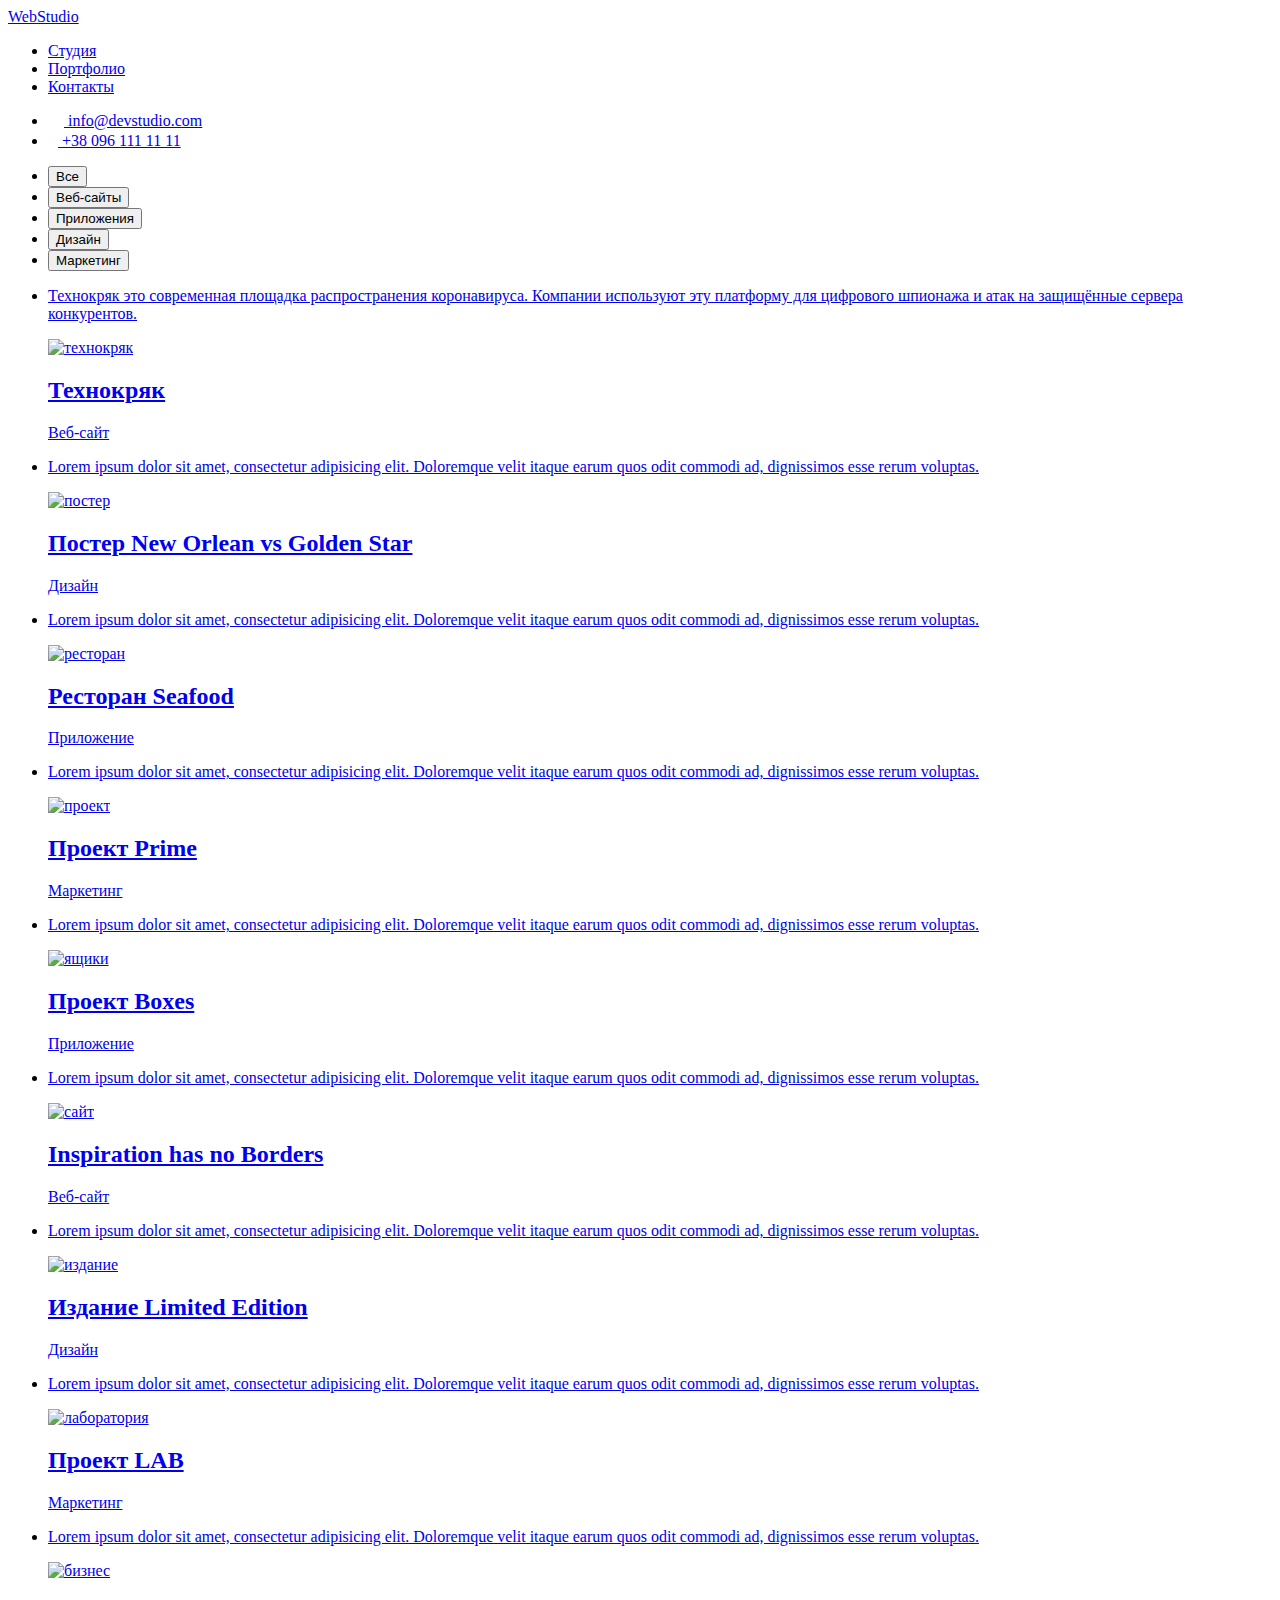
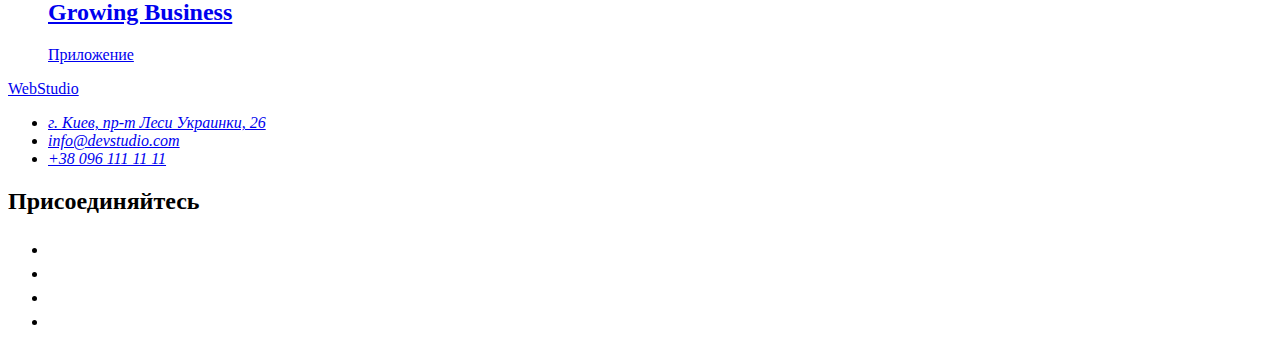
==== portfolio.html @ 702080b3 "Add files via upload" ====
<!DOCTYPE html>
<html lang="ru">
  <head>
    <meta charset="UTF-8" />
    <meta http-equiv="X-UA-Compatible" content="IE=edge" />
    <meta name="viewport" content="width=device-width, initial-scale=1.0" />
    <title>Студия</title>
    <link
      rel="stylesheet"
      href="https://cdnjs.cloudflare.com/ajax/libs/modern-normalize/1.1.0/modern-normalize.min.css"
      integrity="sha512-wpPYUAdjBVSE4KJnH1VR1HeZfpl1ub8YT/NKx4PuQ5NmX2tKuGu6U/JRp5y+Y8XG2tV+wKQpNHVUX03MfMFn9Q=="
      crossorigin="anonymous"
      referrerpolicy="no-referrer" />
    <link
      href="https://fonts.googleapis.com/css2?family=Raleway:wght@700&family=Roboto:wght@400;500;700;900&display=swap"
      rel="stylesheet" />
    <link rel="stylesheet" href="./css/styles.css" />
  </head>
  <body>
    <!--Шапка проекта-->
    <header class="header">
      <div class="container header-container">
        <nav class="header-nav">
          <a class="link logo-link" href="#" lang="en">
            <span class="accent-color">Web</span>Studio</a>
          <ul class="list header-list">
            <li class="header-item">
              <a class="link header-link" href="index.html">Студия</a>
            </li>
            <li class="header-item">
              <a class="link header-link current-link" href="portfolio.html">Портфолио</a>
            </li>
            <li class="header-item">
              <a class="link header-link" href="#">Контакты</a>
            </li>
          </ul>
        </nav>
        <ul class="list cntc-list">
          <li class="cntc-list-item">
            <a class="link cntc-link mail-link" href="mailto:info@devstudio.com">
              <svg class="cntc-icon1" width="16" height="12">
                <use href="./images/sprite.svg#icon-envelope"></use>
              </svg>
              info@devstudio.com</a>
          </li>
          <li class="cntc-list-item">
            <a class="link cntc-link" href="tel:+380961111111">
              <svg class="cntc-icon2" width="10" height="16">
                <use href="./images/sprite.svg#icon-smartphone"></use>
              </svg>
                +38 096 111 11 11</a>
          </li>
        </ul>
      </div>
    </header>
    <main>
      <!-- Список портфолио-->
      <section class="section">
        <!-- Список кнопок-->
        <h1 hidden>Портфолио</h1>
        <div class="container">
          <ul class="list btns-list">
            <li>
              <button type="button" class="all-btn">Все</button>
            </li>
            <li>
              <button type="button" class="ws-btn">
                Веб-сайты
              </button>
            </li>
            <li>
              <button type="button" class="app-btn">
                Приложения
              </button>
            </li>
            <li>
              <button type="button" class="design-btn">
                Дизайн
              </button>
            </li>
            <li>
              <button type="button" class="marketing-btn">
                Маркетинг
              </button>
            </li>
          </ul>
          <!--Список услуг-->
          <ul class="list service-list">
            <li class="service-list-item">
              <a class="link service-link" href="#">
                <div class="service-wrap">
                  <p class="text">Технокряк это современная площадка распространения коронавируса. Компании используют эту платформу для цифрового шпионажа и атак на защищённые сервера конкурентов.</p>
                  <img src="./images/tecno.jpg" alt="технокряк" />
                </div>
                <div class="service-info">
                  <h2 class="service-title">Технокряк</h2>
                  <p class="service-text">Веб-сайт</p>
                </div>
              </a>
            </li>
            <li class="service-list-item">
                <a class="link service-link" href="#">
                  <div class="service-wrap">
                    <p class="text">Lorem ipsum dolor sit amet, consectetur adipisicing elit. Doloremque velit itaque earum quos odit commodi ad, dignissimos esse rerum voluptas. </p>
                    <img src="./images/basketball.jpg" alt="постер" />
                  </div>
                  <div class="service-info">
                    <h2 class="service-title">
                    Постер New Orlean vs Golden Star
                    </h2>
                    <p class="service-text">Дизайн</p>
                  </div>
                </a>
            </li>
            <li class="service-list-item">
              <a class="link service-link" href="#">
                <div class="service-wrap">
                  <p class="text">Lorem ipsum dolor sit amet, consectetur adipisicing elit. Doloremque velit itaque earum quos odit commodi ad, dignissimos esse rerum voluptas.</p>
                  <img src="./images/seafood.jpg" alt="ресторан" />
                </div>
                <div class="service-info">
                  <h2 class="service-title">Ресторан Seafood</h2>
                  <p class="service-text">Приложение</p>
                </div>
              </a>
            </li>
            <li class="service-list-item">
              <a class="link service-link" href="#">
                <div class="service-wrap">
                  <p class="text">Lorem ipsum dolor sit amet, consectetur adipisicing elit. Doloremque velit itaque earum quos odit commodi ad, dignissimos esse rerum voluptas.</p>
                  <img src="./images/prime.jpg" alt="проект" />
                </div>
                <div class="service-info">
                  <h2 class="service-title">Проект Prime</h2>
                  <p class="service-text">Маркетинг</p>
                </div>
              </a>
            </li>
            <li class="service-list-item">
              <a class="link service-link" href="#">
                <div class="service-wrap">
                  <p class="text">Lorem ipsum dolor sit amet, consectetur adipisicing elit. Doloremque velit itaque earum quos odit commodi ad, dignissimos esse rerum voluptas.</p>
                  <img src="./images/boxes.jpg" alt="ящики" />
                </div>
                <div class="service-info">
                  <h2 class="service-title">Проект Boxes</h2>
                  <p class="service-text">Приложение</p>
                </div>
              </a>
            </li>
            <li class="service-list-item">
              <a class="link service-link" href="#">
                <div class="service-wrap">
                  <p class="text">Lorem ipsum dolor sit amet, consectetur adipisicing elit. Doloremque velit itaque earum quos odit commodi ad, dignissimos esse rerum voluptas.</p>
                  <img src="./images/no-borders.jpg" alt="сайт" />
                </div>
                <div class="service-info">
                  <h2 class="service-title">Inspiration has no Borders</h2>
                  <p class="service-text">Веб-сайт</p>
                </div>
              </a>
            </li>
            <li class="service-list-item">
              <a class="link service-link" href="#">
                <div class="service-wrap">
                  <p class="text">Lorem ipsum dolor sit amet, consectetur adipisicing elit. Doloremque velit itaque earum quos odit commodi ad, dignissimos esse rerum voluptas.</p>
                  <img src="./images/limited-ed.jpg" alt="издание" />
                </div>
                <div class="service-info">
                  <h2 class="service-title">Издание Limited Edition</h2>
                  <p class="service-text">Дизайн</p>
                </div>
              </a>
            </li>
            <li class="service-list-item">
              <a class="link service-link" href="#">
                <div class="service-wrap">
                  <p class="text">Lorem ipsum dolor sit amet, consectetur adipisicing elit. Doloremque velit itaque earum quos odit commodi ad, dignissimos esse rerum voluptas.</p>
                  <img src="./images/lab.jpg" alt="лаборатория" />
                </div>
                <div class="service-info">
                  <h2 class="service-title">Проект LAB</h2>
                  <p class="service-text">Маркетинг</p>
                </div>
              </a>
            </li>
            <li class="service-list-item">
              <a class="link service-link" href="#">
                <div class="service-wrap">
                  <p class="text">Lorem ipsum dolor sit amet, consectetur adipisicing elit. Doloremque velit itaque earum quos odit commodi ad, dignissimos esse rerum voluptas.</p>
                  <img src="./images/bussines.jpg" alt="бизнес" />
                </div>
                <div class="service-info">
                  <h2 class="service-title">Growing Business</h2>
                  <p class="service-text">Приложение</p>
                </div>
              </a>
            </li>
          </ul>
        </div>
      </section>
    </main>
  <!--Подвал-->
  <footer class="footer">
      <div class="container">
        <div class="address-links">
          <a class="link footer-logo-link" href="#" lang="en">
            <span class="accent-color">Web</span>Studio</a>
          <address class="address">
            <ul class="list address-list">
              <li class="address-list-item">
                <a
                  class="link address-link"
                  href="https://www.google.com/maps/place/%D0%B1%D1%83%D0%BB%D1%8C%D0%B2%D0%B0%D1%80+%D0%9B%D0%B5%D1%81%D1%96+%D0%A3%D0%BA%D1%80%D0%B0%D1%97%D0%BD%D0%BA%D0%B8,+26,+%D0%9A%D0%B8%D1%97%D0%B2,+02000/@50.4265807,30.5361971,17z/data=!3m1!4b1!4m5!3m4!1s0x40d4cf0e033ecbe9:0x57a4dffefec77da0!8m2!3d50.4265807!4d30.5383858"
                  target="_blank"
                  rel="noopener noreferrer"
                  >г. Киев, пр-т Леси Украинки, 26</a>
              </li>
              <li class="address-list-item">
                <a class="link" href="mailto:info@devstudio.com"
                  >info@devstudio.com</a>
              </li>
              <li class="address-list-item">
                <a class="link" href="tel:+380961111111"
                  >+38 096 111 11 11</a>
              </li>
            </ul>
          </address>
        </div>
        <div class="sn-links">
          <h2 class="sn-list-title">Присоединяйтесь</h2>
          <ul class="list sn-list">
            <li class="sn-item">
              <a
              href="https://www.instagram.com"
              target="_blank"
              rel="noopener noreferrer"
              class="sn-link">
                <svg class="sn-icon" width="20" height="20">
                  <use href="./images/sprite.svg#icon-instagram"></use>
                </svg>
              </a>
            </li>
            <li class="sn-item">
              <a
              href="https://twitter.com"
              target="_blank"
              rel="noopener noreferrer"
              class="sn-link">
                <svg class="sn-icon" width="20" height="20">
                  <use href="./images/sprite.svg#icon-twitter"></use>
                </svg>
              </a>
            </li>
            <li class="sn-item">
              <a
              href="https://uk-ua.facebook.com"
              target="_blank"
              rel="noopener noreferrer"
              class="sn-link">
                <svg class="sn-icon" width="20" height="20">
                  <use href="./images/sprite.svg#icon-facebook"></use>
                </svg>
              </a>
            </li>
            <li class="sn-item">
              <a
              href="https://www.linkedin.com"
              target="_blank"
              rel="noopener noreferrer"
              class="sn-link">
                <svg class="sn-icon" width="20" height="20">
                  <use href="./images/sprite.svg#icon-linkedin"></use>
                </svg>
              </a>
            </li>
          </ul>
        </div>
      </div>
    </footer>
  </body>
</html>
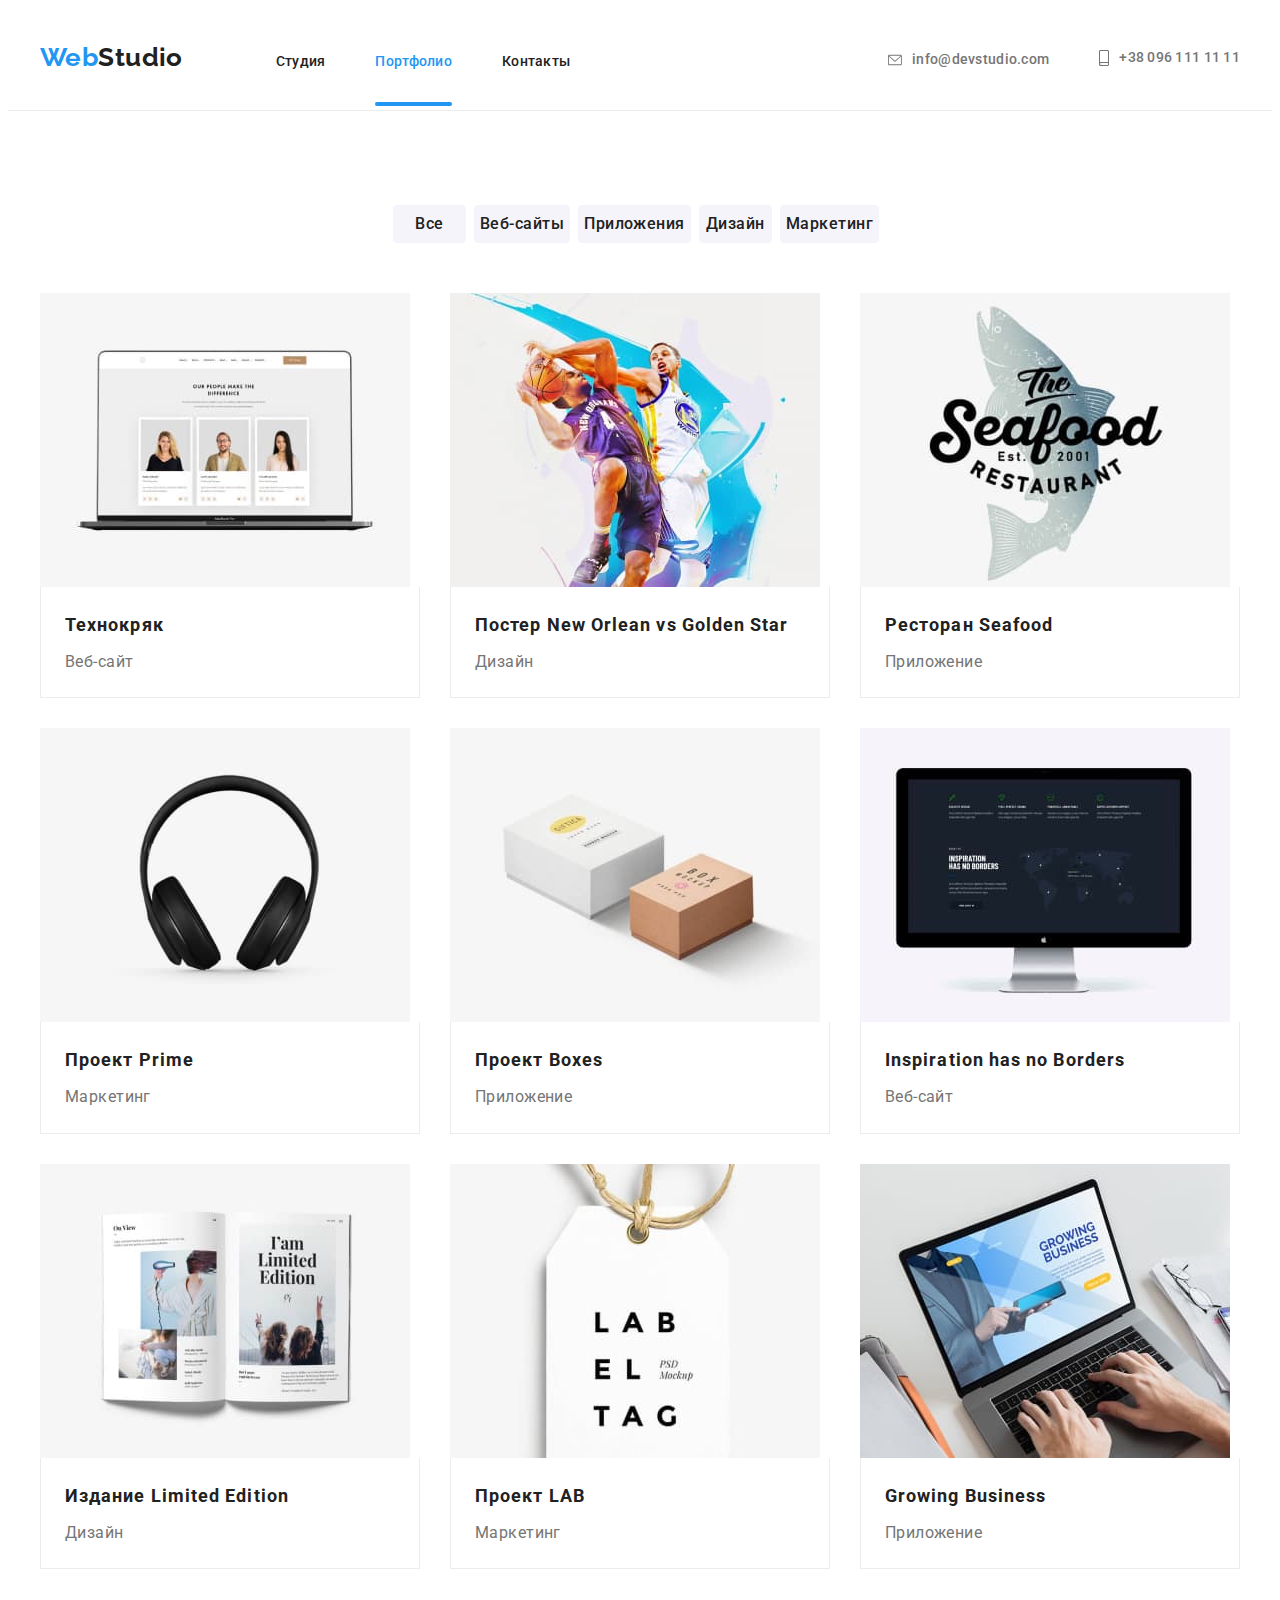
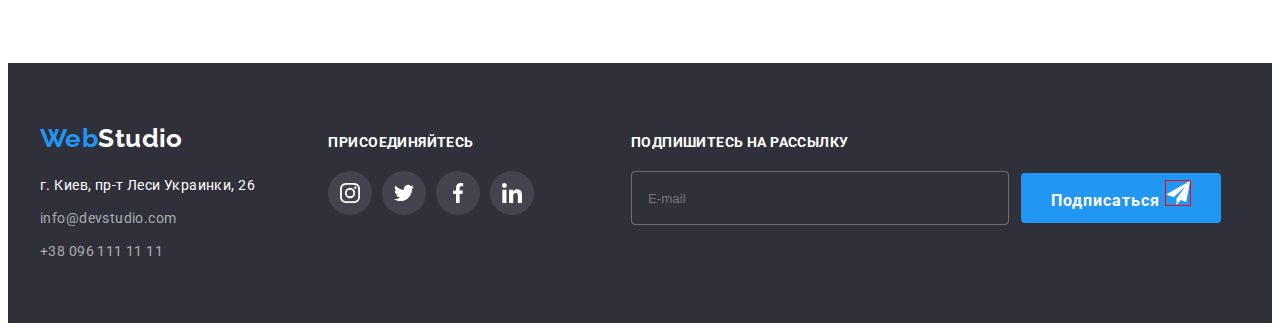
==== commit b4103ceb: "Update portfolio.html" ====
--- a/portfolio.html
+++ b/portfolio.html
@@ -10,10 +10,12 @@
       href="https://cdnjs.cloudflare.com/ajax/libs/modern-normalize/1.1.0/modern-normalize.min.css"
       integrity="sha512-wpPYUAdjBVSE4KJnH1VR1HeZfpl1ub8YT/NKx4PuQ5NmX2tKuGu6U/JRp5y+Y8XG2tV+wKQpNHVUX03MfMFn9Q=="
       crossorigin="anonymous"
-      referrerpolicy="no-referrer" />
+      referrerpolicy="no-referrer"
+    />
     <link
       href="https://fonts.googleapis.com/css2?family=Raleway:wght@700&family=Roboto:wght@400;500;700;900&display=swap"
-      rel="stylesheet" />
+      rel="stylesheet"
+    />
     <link rel="stylesheet" href="./css/styles.css" />
   </head>
   <body>
@@ -22,13 +24,16 @@
       <div class="container header-container">
         <nav class="header-nav">
           <a class="link logo-link" href="#" lang="en">
-            <span class="accent-color">Web</span>Studio</a>
+            <span class="accent-color">Web</span>Studio</a
+          >
           <ul class="list header-list">
             <li class="header-item">
               <a class="link header-link" href="index.html">Студия</a>
             </li>
             <li class="header-item">
-              <a class="link header-link current-link" href="portfolio.html">Портфолио</a>
+              <a class="link header-link current-link" href="portfolio.html"
+                >Портфолио</a
+              >
             </li>
             <li class="header-item">
               <a class="link header-link" href="#">Контакты</a>
@@ -37,18 +42,23 @@
         </nav>
         <ul class="list cntc-list">
           <li class="cntc-list-item">
-            <a class="link cntc-link mail-link" href="mailto:info@devstudio.com">
+            <a
+              class="link cntc-link mail-link"
+              href="mailto:info@devstudio.com"
+            >
               <svg class="cntc-icon1" width="16" height="12">
                 <use href="./images/sprite.svg#icon-envelope"></use>
               </svg>
-              info@devstudio.com</a>
+              info@devstudio.com</a
+            >
           </li>
           <li class="cntc-list-item">
             <a class="link cntc-link" href="tel:+380961111111">
               <svg class="cntc-icon2" width="10" height="16">
                 <use href="./images/sprite.svg#icon-smartphone"></use>
               </svg>
-                +38 096 111 11 11</a>
+              +38 096 111 11 11</a
+            >
           </li>
         </ul>
       </div>
@@ -64,24 +74,16 @@
               <button type="button" class="all-btn">Все</button>
             </li>
             <li>
-              <button type="button" class="ws-btn">
-                Веб-сайты
-              </button>
-            </li>
-            <li>
-              <button type="button" class="app-btn">
-                Приложения
-              </button>
-            </li>
-            <li>
-              <button type="button" class="design-btn">
-                Дизайн
-              </button>
-            </li>
-            <li>
-              <button type="button" class="marketing-btn">
-                Маркетинг
-              </button>
+              <button type="button" class="ws-btn">Веб-сайты</button>
+            </li>
+            <li>
+              <button type="button" class="app-btn">Приложения</button>
+            </li>
+            <li>
+              <button type="button" class="design-btn">Дизайн</button>
+            </li>
+            <li>
+              <button type="button" class="marketing-btn">Маркетинг</button>
             </li>
           </ul>
           <!--Список услуг-->
@@ -89,7 +91,11 @@
             <li class="service-list-item">
               <a class="link service-link" href="#">
                 <div class="service-wrap">
-                  <p class="text">Технокряк это современная площадка распространения коронавируса. Компании используют эту платформу для цифрового шпионажа и атак на защищённые сервера конкурентов.</p>
+                  <p class="text">
+                    Технокряк это современная площадка распространения
+                    коронавируса. Компании используют эту платформу для
+                    цифрового шпионажа и атак на защищённые сервера конкурентов.
+                  </p>
                   <img src="./images/tecno.jpg" alt="технокряк" />
                 </div>
                 <div class="service-info">
@@ -99,23 +105,31 @@
               </a>
             </li>
             <li class="service-list-item">
-                <a class="link service-link" href="#">
-                  <div class="service-wrap">
-                    <p class="text">Lorem ipsum dolor sit amet, consectetur adipisicing elit. Doloremque velit itaque earum quos odit commodi ad, dignissimos esse rerum voluptas. </p>
-                    <img src="./images/basketball.jpg" alt="постер" />
-                  </div>
-                  <div class="service-info">
-                    <h2 class="service-title">
+              <a class="link service-link" href="#">
+                <div class="service-wrap">
+                  <p class="text">
+                    Lorem ipsum dolor sit amet, consectetur adipisicing elit.
+                    Doloremque velit itaque earum quos odit commodi ad,
+                    dignissimos esse rerum voluptas.
+                  </p>
+                  <img src="./images/basketball.jpg" alt="постер" />
+                </div>
+                <div class="service-info">
+                  <h2 class="service-title">
                     Постер New Orlean vs Golden Star
-                    </h2>
-                    <p class="service-text">Дизайн</p>
-                  </div>
-                </a>
-            </li>
-            <li class="service-list-item">
-              <a class="link service-link" href="#">
-                <div class="service-wrap">
-                  <p class="text">Lorem ipsum dolor sit amet, consectetur adipisicing elit. Doloremque velit itaque earum quos odit commodi ad, dignissimos esse rerum voluptas.</p>
+                  </h2>
+                  <p class="service-text">Дизайн</p>
+                </div>
+              </a>
+            </li>
+            <li class="service-list-item">
+              <a class="link service-link" href="#">
+                <div class="service-wrap">
+                  <p class="text">
+                    Lorem ipsum dolor sit amet, consectetur adipisicing elit.
+                    Doloremque velit itaque earum quos odit commodi ad,
+                    dignissimos esse rerum voluptas.
+                  </p>
                   <img src="./images/seafood.jpg" alt="ресторан" />
                 </div>
                 <div class="service-info">
@@ -127,7 +141,11 @@
             <li class="service-list-item">
               <a class="link service-link" href="#">
                 <div class="service-wrap">
-                  <p class="text">Lorem ipsum dolor sit amet, consectetur adipisicing elit. Doloremque velit itaque earum quos odit commodi ad, dignissimos esse rerum voluptas.</p>
+                  <p class="text">
+                    Lorem ipsum dolor sit amet, consectetur adipisicing elit.
+                    Doloremque velit itaque earum quos odit commodi ad,
+                    dignissimos esse rerum voluptas.
+                  </p>
                   <img src="./images/prime.jpg" alt="проект" />
                 </div>
                 <div class="service-info">
@@ -139,7 +157,11 @@
             <li class="service-list-item">
               <a class="link service-link" href="#">
                 <div class="service-wrap">
-                  <p class="text">Lorem ipsum dolor sit amet, consectetur adipisicing elit. Doloremque velit itaque earum quos odit commodi ad, dignissimos esse rerum voluptas.</p>
+                  <p class="text">
+                    Lorem ipsum dolor sit amet, consectetur adipisicing elit.
+                    Doloremque velit itaque earum quos odit commodi ad,
+                    dignissimos esse rerum voluptas.
+                  </p>
                   <img src="./images/boxes.jpg" alt="ящики" />
                 </div>
                 <div class="service-info">
@@ -151,7 +173,11 @@
             <li class="service-list-item">
               <a class="link service-link" href="#">
                 <div class="service-wrap">
-                  <p class="text">Lorem ipsum dolor sit amet, consectetur adipisicing elit. Doloremque velit itaque earum quos odit commodi ad, dignissimos esse rerum voluptas.</p>
+                  <p class="text">
+                    Lorem ipsum dolor sit amet, consectetur adipisicing elit.
+                    Doloremque velit itaque earum quos odit commodi ad,
+                    dignissimos esse rerum voluptas.
+                  </p>
                   <img src="./images/no-borders.jpg" alt="сайт" />
                 </div>
                 <div class="service-info">
@@ -163,7 +189,11 @@
             <li class="service-list-item">
               <a class="link service-link" href="#">
                 <div class="service-wrap">
-                  <p class="text">Lorem ipsum dolor sit amet, consectetur adipisicing elit. Doloremque velit itaque earum quos odit commodi ad, dignissimos esse rerum voluptas.</p>
+                  <p class="text">
+                    Lorem ipsum dolor sit amet, consectetur adipisicing elit.
+                    Doloremque velit itaque earum quos odit commodi ad,
+                    dignissimos esse rerum voluptas.
+                  </p>
                   <img src="./images/limited-ed.jpg" alt="издание" />
                 </div>
                 <div class="service-info">
@@ -175,7 +205,11 @@
             <li class="service-list-item">
               <a class="link service-link" href="#">
                 <div class="service-wrap">
-                  <p class="text">Lorem ipsum dolor sit amet, consectetur adipisicing elit. Doloremque velit itaque earum quos odit commodi ad, dignissimos esse rerum voluptas.</p>
+                  <p class="text">
+                    Lorem ipsum dolor sit amet, consectetur adipisicing elit.
+                    Doloremque velit itaque earum quos odit commodi ad,
+                    dignissimos esse rerum voluptas.
+                  </p>
                   <img src="./images/lab.jpg" alt="лаборатория" />
                 </div>
                 <div class="service-info">
@@ -187,7 +221,11 @@
             <li class="service-list-item">
               <a class="link service-link" href="#">
                 <div class="service-wrap">
-                  <p class="text">Lorem ipsum dolor sit amet, consectetur adipisicing elit. Doloremque velit itaque earum quos odit commodi ad, dignissimos esse rerum voluptas.</p>
+                  <p class="text">
+                    Lorem ipsum dolor sit amet, consectetur adipisicing elit.
+                    Doloremque velit itaque earum quos odit commodi ad,
+                    dignissimos esse rerum voluptas.
+                  </p>
                   <img src="./images/bussines.jpg" alt="бизнес" />
                 </div>
                 <div class="service-info">
@@ -200,12 +238,13 @@
         </div>
       </section>
     </main>
-  <!--Подвал-->
-  <footer class="footer">
+    <!--Подвал-->
+    <footer class="footer">
       <div class="container">
         <div class="address-links">
           <a class="link footer-logo-link" href="#" lang="en">
-            <span class="accent-color">Web</span>Studio</a>
+            <span class="accent-color">Web</span>Studio</a
+          >
           <address class="address">
             <ul class="list address-list">
               <li class="address-list-item">
@@ -214,15 +253,16 @@
                   href="https://www.google.com/maps/place/%D0%B1%D1%83%D0%BB%D1%8C%D0%B2%D0%B0%D1%80+%D0%9B%D0%B5%D1%81%D1%96+%D0%A3%D0%BA%D1%80%D0%B0%D1%97%D0%BD%D0%BA%D0%B8,+26,+%D0%9A%D0%B8%D1%97%D0%B2,+02000/@50.4265807,30.5361971,17z/data=!3m1!4b1!4m5!3m4!1s0x40d4cf0e033ecbe9:0x57a4dffefec77da0!8m2!3d50.4265807!4d30.5383858"
                   target="_blank"
                   rel="noopener noreferrer"
-                  >г. Киев, пр-т Леси Украинки, 26</a>
+                  >г. Киев, пр-т Леси Украинки, 26</a
+                >
               </li>
               <li class="address-list-item">
                 <a class="link" href="mailto:info@devstudio.com"
-                  >info@devstudio.com</a>
+                  >info@devstudio.com</a
+                >
               </li>
               <li class="address-list-item">
-                <a class="link" href="tel:+380961111111"
-                  >+38 096 111 11 11</a>
+                <a class="link" href="tel:+380961111111">+38 096 111 11 11</a>
               </li>
             </ul>
           </address>
@@ -232,10 +272,11 @@
           <ul class="list sn-list">
             <li class="sn-item">
               <a
-              href="https://www.instagram.com"
-              target="_blank"
-              rel="noopener noreferrer"
-              class="sn-link">
+                href="https://www.instagram.com"
+                target="_blank"
+                rel="noopener noreferrer"
+                class="sn-link"
+              >
                 <svg class="sn-icon" width="20" height="20">
                   <use href="./images/sprite.svg#icon-instagram"></use>
                 </svg>
@@ -243,10 +284,11 @@
             </li>
             <li class="sn-item">
               <a
-              href="https://twitter.com"
-              target="_blank"
-              rel="noopener noreferrer"
-              class="sn-link">
+                href="https://twitter.com"
+                target="_blank"
+                rel="noopener noreferrer"
+                class="sn-link"
+              >
                 <svg class="sn-icon" width="20" height="20">
                   <use href="./images/sprite.svg#icon-twitter"></use>
                 </svg>
@@ -254,10 +296,11 @@
             </li>
             <li class="sn-item">
               <a
-              href="https://uk-ua.facebook.com"
-              target="_blank"
-              rel="noopener noreferrer"
-              class="sn-link">
+                href="https://uk-ua.facebook.com"
+                target="_blank"
+                rel="noopener noreferrer"
+                class="sn-link"
+              >
                 <svg class="sn-icon" width="20" height="20">
                   <use href="./images/sprite.svg#icon-facebook"></use>
                 </svg>
@@ -265,16 +308,36 @@
             </li>
             <li class="sn-item">
               <a
-              href="https://www.linkedin.com"
-              target="_blank"
-              rel="noopener noreferrer"
-              class="sn-link">
+                href="https://www.linkedin.com"
+                target="_blank"
+                rel="noopener noreferrer"
+                class="sn-link"
+              >
                 <svg class="sn-icon" width="20" height="20">
                   <use href="./images/sprite.svg#icon-linkedin"></use>
                 </svg>
               </a>
             </li>
           </ul>
+        </div>
+        <div class="sign-forms">
+          <h2 class="sign-title">Подпишитесь на рассылку</h2>
+          <form action="#">
+            <div class="sign-wrap">
+              <input
+                type="email"
+                name="email"
+                class="sign-email"
+                placeholder="E-mail"
+              />
+              <button type="submit" class="main-btn sign-btn">
+                Подписаться
+                <svg class="sign-icon" width="24" height="24">
+                  <use href="./images/icons.svg#icon-send"></use>
+                </svg>
+              </button>
+            </div>
+          </form>
         </div>
       </div>
     </footer>
--- a/css/styles.css
+++ b/css/styles.css
@@ -0,0 +1,873 @@
+:root {
+  --accent-color: #2196f3;
+  --primary-text-color: #212121;
+  --secondary-text-color: #757575;
+  --primary-color: #ffffff;
+  --secondary-color: #2f303a;
+  --section-btn-color: #f5f4fa;
+  --primary-transition: 250ms cubic-bezier(0.4, 0, 0.2, 1);
+}
+
+body {
+  font-family: "Roboto", sans-serif;
+  font-size: 14px;
+  letter-spacing: 0.03em;
+  background-color: var(--primary-color);
+  color: var(--primary-text-color);
+}
+
+p,
+h1,
+h2,
+h3,
+h4,
+h5,
+h6 {
+  margin: 0;
+}
+
+ul {
+  margin: 0;
+  padding-left: 0;
+}
+
+button {
+  cursor: pointer;
+}
+
+.list {
+  list-style: none;
+}
+
+.link {
+  text-decoration: none;
+}
+
+/* ШАПКА */
+
+.header {
+  background-color: var(--primary-color);
+  border-bottom: 1px ridge #ececec;
+}
+
+.container {
+  width: 1200px;
+  padding: 0 15px 0 15px;
+  margin: 0 auto;
+}
+
+.header-container {
+  display: flex;
+  align-items: baseline;
+  padding-top: 32px;
+  padding-bottom: 32px;
+}
+
+.header-nav {
+  display: flex;
+  align-items: baseline;
+}
+
+.logo-link {
+  font-family: "Raleway", sans-serif;
+  font-weight: bold;
+  font-size: 26px;
+  line-height: 1.19;
+  color: var(--primary-text-color);
+  margin-right: 93px;
+}
+
+.accent-color {
+  color: var(--accent-color);
+}
+
+.header-list {
+  display: flex;
+}
+
+.header-item {
+  position: relative;
+}
+
+.header-item:not(:last-child) {
+  margin-right: 50px;
+}
+
+.header-link {
+  font-weight: 500;
+  line-height: 1.14;
+  letter-spacing: 0.02em;
+  color: var(--primary-text-color);
+  transition: color var(--primary-transition);
+}
+
+.header-link:hover,
+.header-link:focus {
+  color: var(--accent-color);
+}
+
+.current-link {
+  color: var(--accent-color);
+}
+
+.current-link::after {
+  content: "";
+  width: 100%;
+  height: 4px;
+  border-radius: 2px;
+  position: absolute;
+  background-color: var(--accent-color);
+  left: 0;
+  bottom: -36px;
+}
+
+/* КОНТАКТЫ */
+
+.cntc-list {
+  display: inline-flex;
+  flex-direction: row;
+  margin-left: auto;
+  align-items: baseline;
+  justify-content: center;
+}
+
+.cntc-link {
+  font-weight: 500;
+  line-height: 1.14;
+  letter-spacing: 0.02em;
+  padding: 10px 0 10px 0;
+  max-width: 161px;
+  max-height: 16px;
+  color: var(--secondary-text-color);
+  fill: var(--secondary-text-color);
+  display: flex;
+  justify-content: center;
+  align-items: center;
+  transition: color var(--primary-transition);
+}
+
+.mail-link {
+  margin-right: 50px;
+}
+
+.cntc-icon1,
+.cntc-icon2 {
+  margin-right: 10px;
+  fill: var(--secondary-text-color);
+}
+
+.cntc-link:hover,
+.cntc-link:hover {
+  color: var(--accent-color);
+  fill: var(--accent-color);
+}
+
+.cntc-icon1,
+.cntc-icon2 {
+  fill: inherit;
+}
+
+/* ШАПКА-ГЕРОЙ */
+
+.hero {
+  background-color: var(--secondary-color);
+  display: flex;
+  justify-content: center;
+  align-items: center;
+  flex-direction: column;
+  padding-top: 200px;
+  padding-bottom: 200px;
+}
+
+.hero-bg {
+  display: block;
+  margin: 0 auto;
+  background-image: linear-gradient(
+      rgba(47, 48, 58, 0.4),
+      rgba(47, 48, 58, 0.4)
+    ),
+    url(../images/hero-bgi.jpg);
+  background-repeat: no-repeat;
+  background-size: cover;
+  background-position: center;
+  max-width: 1600px;
+  max-height: 600px;
+  box-shadow: 0px 4px 4px rgba(0, 0, 0, 0.25);
+}
+
+.hero-title {
+  font-weight: 900;
+  font-size: 44px;
+  line-height: 1.4;
+  text-align: center;
+  letter-spacing: 0.06em;
+  text-transform: uppercase;
+  color: var(--primary-color);
+  margin-bottom: 30px;
+}
+
+.main-btn {
+  font-family: inherit;
+  font-weight: bold;
+  font-size: 16px;
+  line-height: 1.9;
+  letter-spacing: 0.06em;
+  color: var(--primary-color);
+  background-color: var(--accent-color);
+  justify-content: center;
+  align-items: center;
+  min-width: 200px;
+  min-height: 50px;
+  border-radius: 4px;
+  border: none;
+}
+
+.order-btn {
+  margin: auto;
+  display: block;
+}
+
+.form-btn {
+  margin: auto;
+  display: block;
+  border: none;
+  margin-top: 30px;
+  box-shadow: 0px 4px 4px rgba(0, 0, 0, 0.15);
+}
+
+.form-btn:hover,
+.form-btn:focus {
+  box-shadow: 0px 4px 4px rgba(0, 0, 0, 0.25);
+  transition: box-shadow, var(--primary-transition);
+}
+
+.sign-btn {
+  margin-left: 12px;
+  justify-items: center;
+}
+
+/* ОФОРМЛЕНИЕ ТИТЛА СЕКЦИЙ */
+
+.section {
+  padding-top: 94px;
+  padding-bottom: 94px;
+}
+
+.section-title {
+  font-weight: bold;
+  font-size: 36px;
+  line-height: 1.17;
+  text-align: center;
+  color: var(--primary-text-color);
+}
+
+/* ОСОБЕННОСТИ */
+
+.specifics-title {
+  font-weight: bold;
+  line-height: 1.14;
+  color: var(--primary-text-color);
+}
+
+.specifics-list {
+  display: flex;
+  justify-content: space-between;
+}
+
+.specifics-list-item:not(:last-child) {
+  margin-right: 30px;
+}
+
+.specifics-icon {
+  content: "";
+  width: 270px;
+  height: 120px;
+  background-color: #f5f4fa;
+  border-radius: 4px;
+  display: flex;
+  justify-content: center;
+  align-items: center;
+  margin-bottom: 30px;
+}
+
+.icon {
+  width: 70px;
+  height: 70px;
+}
+
+.specifics-text {
+  line-height: 1.7;
+  color: var(--secondary-text-color);
+  width: 270px;
+  margin-top: 10px;
+}
+
+/* КАРТИНКИ */
+
+img {
+  display: block;
+  max-width: 100%;
+  height: auto;
+}
+
+.images-list {
+  display: flex;
+  padding-bottom: 94px;
+}
+
+.image-wrap {
+  position: relative;
+}
+
+.images-list-item:not(:last-child) {
+  margin-right: 30px;
+}
+
+.image-text {
+  position: absolute;
+  bottom: 0;
+  font-weight: bold;
+  line-height: 1.14;
+  text-transform: uppercase;
+  width: 100%;
+  height: 70px;
+  color: var(--primary-color);
+  background-color: rgba(47, 48, 58, 0.8);
+  display: flex;
+  align-items: center;
+  justify-content: center;
+}
+
+/* НАША КОМАНДА */
+
+.team {
+  background-color: var(--section-btn-color);
+  height: 648px;
+}
+
+.section-title {
+  margin-bottom: 50px;
+}
+.team-list {
+  display: flex;
+  justify-content: space-between;
+}
+
+.team-list-item {
+  background-color: var(--primary-color);
+  box-shadow: 0px 1px 3px rgba(0, 0, 0, 0.12), 0px 1px 1px rgba(0, 0, 0, 0.14),
+    0px 2px 1px rgba(0, 0, 0, 0.2);
+  border-radius: 0px 0px 4px 4px;
+}
+
+.team-info {
+  padding-top: 30px;
+  padding-bottom: 30px;
+}
+
+.team-title {
+  font-weight: 500;
+  font-size: 16px;
+  text-align: center;
+  line-height: 1.2;
+  color: var(--primary-text-color);
+  margin-bottom: 10px;
+}
+
+.team-text {
+  font-size: 16px;
+  line-height: 1.2;
+  text-align: center;
+  color: var(--secondary-text-color);
+}
+
+.sl-list {
+  display: flex;
+  justify-content: center;
+  margin-top: 16px;
+}
+
+.sl-item + .sl-item {
+  margin-left: 10px;
+}
+
+.sl-link {
+  width: 44px;
+  height: 44px;
+  fill: #afb1b8;
+  background-color: var(--primary-color);
+  display: flex;
+  justify-content: center;
+  align-items: center;
+  border-radius: 50%;
+  transition: background-color, fill, var(--primary-transition);
+}
+
+.sl-link:hover,
+.sl-link:focus {
+  background-color: var(--accent-color);
+  fill: var(--primary-color);
+}
+
+.sl-icon {
+  fill: inherit;
+}
+
+/* КЛИЕНТЫ */
+
+.clients-list {
+  display: flex;
+  align-items: center;
+  justify-content: space-between;
+  margin-top: 50px;
+}
+
+.clients-item {
+  width: 170px;
+  height: 92px;
+  border: 1px solid #afb1b8;
+  border-radius: 4%;
+  fill: #afb1b8;
+  background-color: var(--primary-color);
+  display: flex;
+  justify-content: center;
+  align-items: center;
+  transition: fill var(--primary-transition);
+}
+
+.clients-item:hover,
+.clients-item:focus {
+  fill: var(--accent-color);
+  border: 1px solid var(--accent-color);
+}
+
+.client-icon {
+  fill: inherit;
+}
+
+/* КНОПКИ ПОРТФОЛИО */
+
+.btns-list {
+  display: flex;
+  justify-content: center;
+  align-items: center;
+  margin-bottom: 50px;
+}
+
+.all-btn,
+.ws-btn,
+.app-btn,
+.design-btn,
+.marketing-btn {
+  font-family: inherit;
+  font-weight: 500;
+  font-size: 16px;
+  line-height: 1.6;
+  min-width: 73px;
+  min-height: 38px;
+  border: none;
+  border-radius: 4px;
+  margin-right: 8px;
+  text-align: center;
+  letter-spacing: 0.03em;
+  color: var(--primary-text-color);
+  background-color: var(--section-btn-color);
+  transition: color, background-color, box-shadow, var(--primary-transition);
+}
+
+.all-btn:hover,
+.all-btn:focus,
+.ws-btn:hover,
+.ws-btn:focus,
+.app-btn:hover,
+.app-btn:focus,
+.design-btn:hover,
+.design-btn:focus,
+.marketing-btn:hover,
+.marketing-btn:focus {
+  color: var(--primary-color);
+  background-color: var(--accent-color);
+  box-shadow: 0px 3px 1px rgba(0, 0, 0, 0.1), 0px 1px 2px rgba(0, 0, 0, 0.08),
+    0px 2px 2px rgba(0, 0, 0, 0.12);
+}
+
+/* УСЛУГИ ПОРТФОЛИО */
+
+.service-list {
+  display: flex;
+  flex-wrap: wrap;
+  margin-right: -30px;
+  margin-bottom: -30px;
+}
+
+.service-list-item {
+  width: calc(100% / 3 - 30px);
+  margin-right: 30px;
+  margin-bottom: 30px;
+}
+
+.service-list-item:hover .text {
+  transform: translateY(0);
+}
+
+.service-link {
+  transition: box-shadow var(--primary-transition) 50ms;
+}
+
+.service-link:hover,
+.service-link:focus {
+  display: block;
+  box-shadow: 0px 1px 1px rgba(0, 0, 0, 0.12), 0px 4px 4px rgba(0, 0, 0, 0.06),
+    1px 4px 6px rgba(0, 0, 0, 0.16);
+}
+
+.service-wrap {
+  position: relative;
+  overflow: hidden;
+}
+
+.text {
+  font-size: 18px;
+  line-height: 1.55;
+  color: var(--primary-color);
+  position: absolute;
+  top: 0;
+  left: 0;
+  padding: 63px 24px;
+  height: 294px;
+  background-color: rgba(33, 150, 243, 0.9);
+  transform: translateY(101%);
+  transition: transform 350ms ease-out 150ms;
+  overflow: auto;
+}
+
+.service-info {
+  padding: 20px 24px;
+  border-right: 1px ridge #ececec;
+  border-bottom: 1px ridge #ececec;
+  border-left: 1px ridge #ececec;
+}
+
+.service-title {
+  font-weight: bold;
+  font-size: 18px;
+  line-height: 2;
+  letter-spacing: 0.06em;
+  color: var(--primary-text-color);
+}
+
+.service-text {
+  font-size: 16px;
+  line-height: 1.9;
+  color: var(--secondary-text-color);
+  margin-top: 4px;
+}
+
+/* ПОДВАЛ */
+
+.footer {
+  background-color: var(--secondary-color);
+  display: flex;
+  padding-top: 60px;
+  padding-bottom: 60px;
+}
+
+.address-links {
+  display: inline-flex;
+  flex-direction: column;
+}
+
+.footer-logo-link {
+  font-family: "Raleway", sans-serif;
+  font-weight: bold;
+  font-size: 26px;
+  line-height: 1.19;
+  color: var(--primary-color);
+}
+
+.address-list {
+  display: inline-flex;
+  flex-direction: column;
+  margin-top: 20px;
+}
+
+.address-list-item:not(:first-child) {
+  margin-top: 9px;
+}
+
+.address-list-item > .link {
+  font-style: normal;
+  font-weight: normal;
+  line-height: 1.7;
+  color: rgba(255, 255, 255, 0.6);
+}
+
+.address-list-item > .address-link {
+  color: var(--primary-color);
+}
+
+.sn-links {
+  display: inline-flex;
+  flex-direction: column;
+  margin-left: 70px;
+}
+
+.sn-list-title,
+.sign-title {
+  font-weight: bold;
+  font-size: 14px;
+  line-height: 1.14;
+  letter-spacing: 0.03em;
+  text-transform: uppercase;
+  color: var(--primary-color);
+  margin-bottom: 20px;
+}
+
+.sn-list {
+  display: inline-flex;
+  flex-direction: row;
+  align-items: center;
+  justify-content: space-around;
+}
+
+.sn-item + .sn-item {
+  margin-left: 10px;
+}
+
+.sn-link {
+  width: 44px;
+  height: 44px;
+  border-radius: 50%;
+  fill: var(--primary-color);
+  background-color: #43444d;
+  display: flex;
+  align-items: center;
+  justify-content: center;
+  transition: background-color var(--primary-transition);
+}
+
+.sn-link:hover,
+.sn-link:focus {
+  background-color: var(--accent-color);
+  fill: var(--primary-color);
+}
+
+.sn-icon {
+  fill: inherit;
+}
+
+.sign-forms {
+  display: inline-flex;
+  flex-direction: column;
+  margin-left: 93px;
+}
+
+.sign-wrap {
+  display: inline-flex;
+  align-items: center;
+}
+
+.sign-email {
+  width: 358px;
+  height: 50px;
+  padding-left: 16px;
+  border: 1px solid rgba(255, 255, 255, 0.3);
+  border-radius: 4px;
+  background-color: transparent;
+  outline: none;
+  color: var(--primary-color);
+}
+
+.sign-icon {
+  fill: var(--primary-color);
+  display: inline-flex;
+  justify-content: space-between;
+  align-items: baseline;
+  margin: auto;
+  border: 1px solid red;
+}
+
+/* МОДАЛКА */
+.backdrop {
+  position: fixed;
+  top: 0;
+  width: 100vw;
+  height: 100vh;
+  background-color: rgba(0, 0, 0, 0.25);
+  transition: var(--primary-transition);
+}
+
+.modal {
+  min-width: 528px;
+  min-height: 581px;
+  padding: 40px;
+  background-color: var(--primary-color);
+  border-radius: 4px;
+  box-shadow: 0px 4px 4px rgba(0, 0, 0, 0.25);
+  position: absolute;
+  top: 50%;
+  left: 50%;
+  transform: translate(-50%, -50%) scale(1);
+  transition: transform var(--primary-transition);
+}
+
+/* ---------------------------------ФОРМЫ--------------------------------- */
+
+.form-title {
+  font-weight: bold;
+  font-size: 20px;
+  line-height: 1.15;
+  text-align: center;
+  letter-spacing: 0.03em;
+  margin-bottom: 12px;
+}
+
+.form-wrap {
+  margin-bottom: 10px;
+}
+
+.input-text {
+  font-size: 12px;
+  line-height: 1.16;
+  letter-spacing: 0.01em;
+  color: var(--secondary-text-color);
+}
+
+.input-wrap {
+  display: flex;
+  flex-direction: column;
+  margin-bottom: 10px;
+  position: relative;
+}
+
+.form-input {
+  width: 100%;
+  border: 1px solid rgba(33, 33, 33, 0.2);
+  border-radius: 4px;
+  margin-top: 4px;
+  outline: none;
+  transition: border-color var(--primary-transition);
+}
+
+.form-input:hover,
+.form-input:focus {
+  border-color: var(--accent-color);
+}
+
+.form-size {
+  height: 40px;
+  padding-left: 42px;
+}
+
+.form-icon {
+  position: absolute;
+  left: 12px;
+  top: 55%;
+  fill: inherit;
+  transform: translateY(-55%);
+  transition: fill var(--primary-transition);
+}
+
+.form-input:hover + .form-icon,
+.form-input:focus + .form-icon {
+  fill: var(--accent-color);
+}
+
+.comments-size {
+  line-height: 1.14;
+  letter-spacing: 0.01em;
+  height: 120px;
+  padding: 12px 16px;
+  resize: none;
+}
+
+.comments-size::placeholder {
+  color: rgba(117, 117, 117, 0.5);
+}
+
+.checkbox-wrap {
+  margin-top: 20px;
+  margin-left: 14px;
+}
+
+.confirm-check {
+  appearance: none;
+  position: absolute;
+}
+
+.confirm-text {
+  line-height: 1.7;
+  color: var(--secondary-text-color);
+  display: flex;
+  align-items: center;
+  justify-content: center;
+}
+
+.confirm-link {
+  color: var(--accent-color);
+  padding-left: 6px;
+}
+
+.confirm-text span {
+  width: 16px;
+  height: 15px;
+  border: 2px solid #212121;
+  border-radius: 4px;
+  margin-right: 8.38px;
+  display: flex;
+  align-items: center;
+  justify-content: center;
+}
+
+.confirm-icon {
+  fill: transparent;
+}
+
+.confirm-check:checked + .confirm-text span {
+  border: none;
+  background-color: var(--accent-color);
+  transition: background-color var(--primary-transition);
+}
+
+.confirm-check:checked + .confirm-text .confirm-icon {
+  fill: var(--primary-color);
+  transition: fill var(--primary-transition);
+}
+
+/* ------------------------------------------------------------------------------ */
+
+.modal-close {
+  width: 30px;
+  height: 30px;
+  border-radius: 50%;
+  border: 1px solid rgba(0, 0, 0, 0.1);
+  background-color: transparent;
+  position: absolute;
+  top: 8px;
+  right: 8px;
+  transition: fill var(--primary-transition);
+}
+
+.modal-close:hover,
+.modal-close:focus {
+  fill: var(--accent-color);
+}
+
+.close-icon {
+  position: absolute;
+  top: 5px;
+  right: 5px;
+  width: 18px;
+  height: 18px;
+  fill: inherit;
+}
+
+.backdrop.is-hidden .modal {
+  transform: scale(0.25);
+}
+
+.is-hidden {
+  opacity: 0;
+  pointer-events: none;
+  visibility: hidden;
+}
